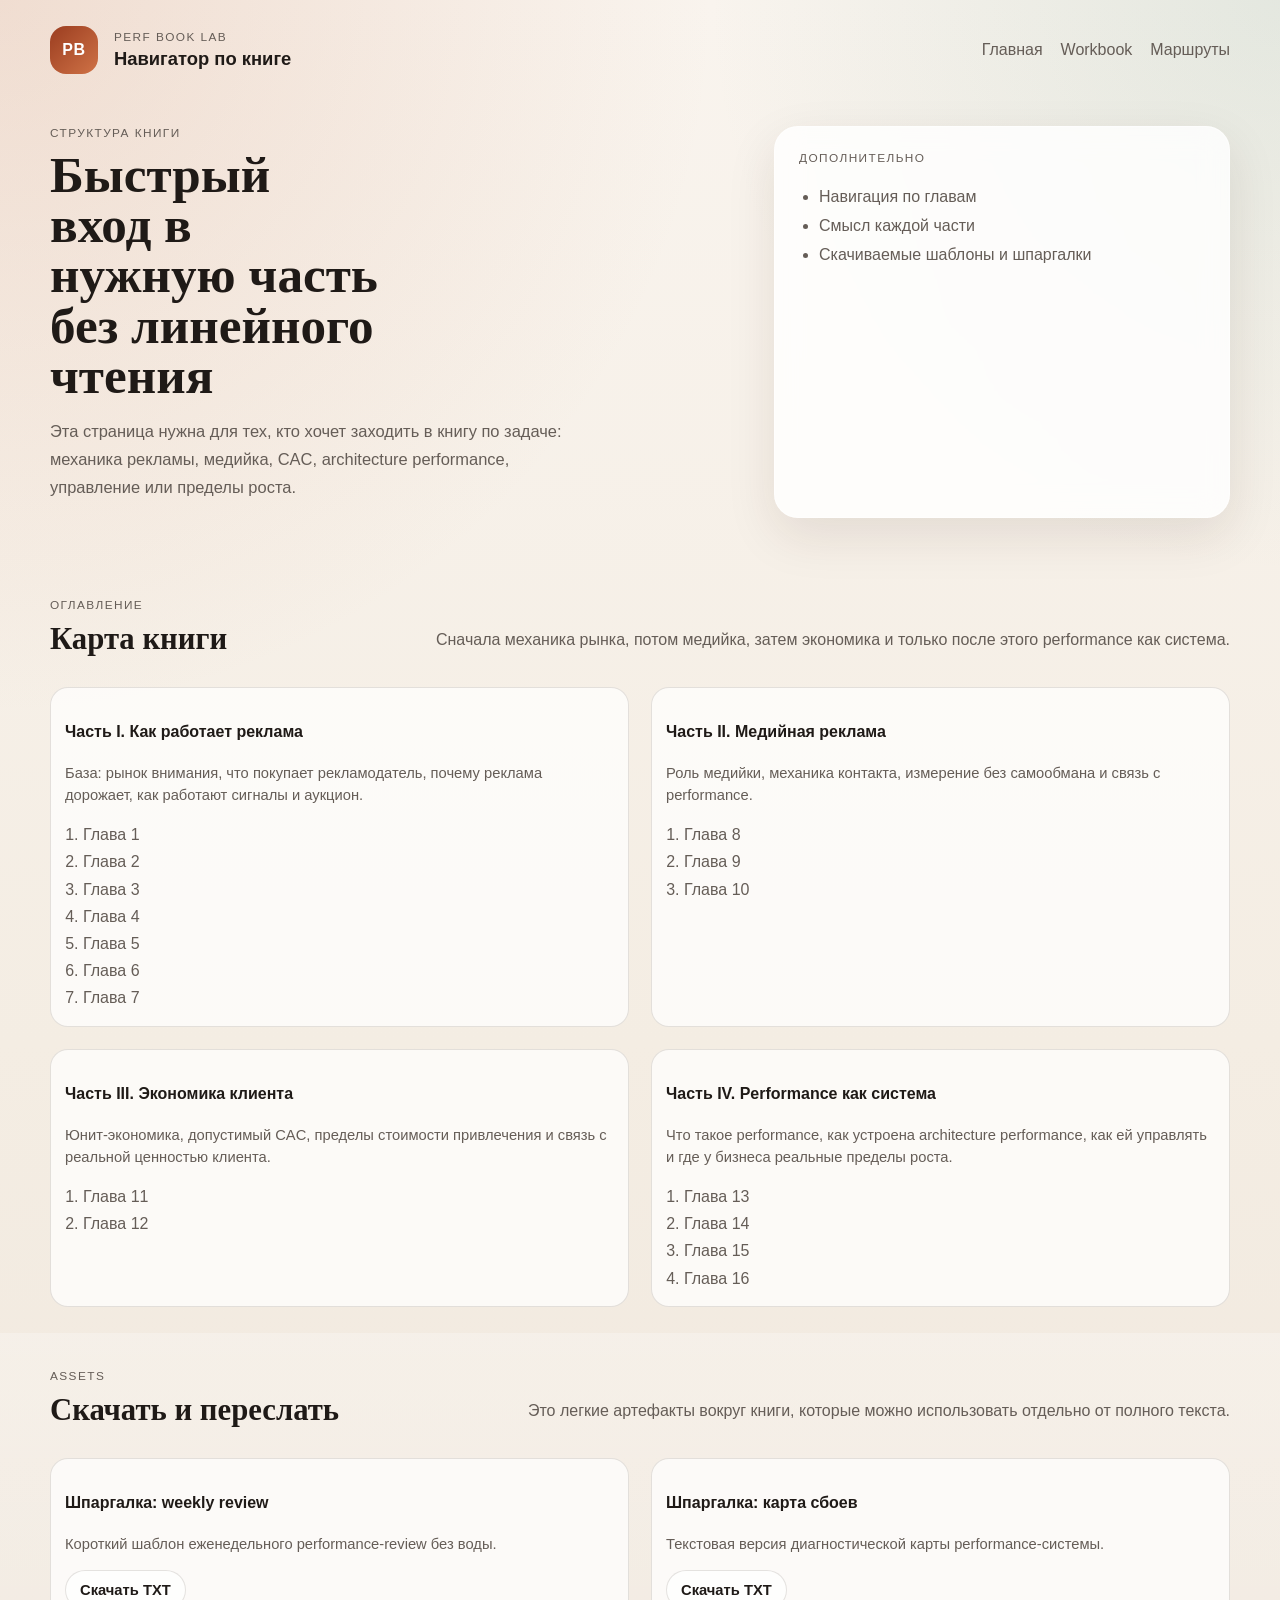
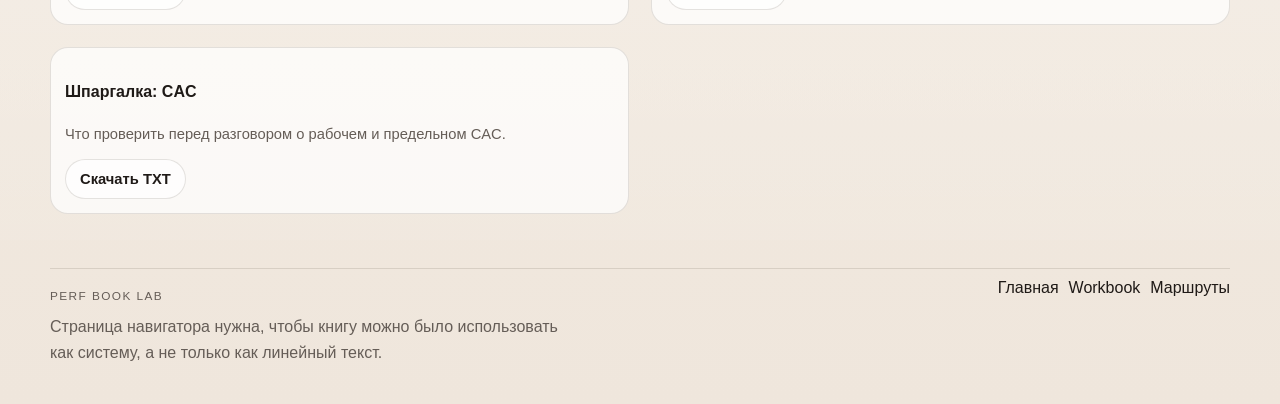
==== book.html @ ddde11cc "Add book navigator and downloadable assets" ====
<!doctype html>
<html lang="ru">
  <head>
    <meta charset="UTF-8" />
    <meta name="viewport" content="width=device-width, initial-scale=1.0" />
    <title>Навигатор по книге | Perf Book Lab</title>
    <meta name="description" content="Навигатор по главам книги, downloadable assets и быстрый вход в нужный раздел." />
    <link rel="stylesheet" href="./styles.css" />
  </head>
  <body>
    <header class="hero">
      <div class="container">
        <nav class="topbar">
          <div class="brand">
            <span class="brand-mark">PB</span>
            <div>
              <p class="eyebrow">Perf Book Lab</p>
              <h1>Навигатор по книге</h1>
            </div>
          </div>
          <div class="topbar-links">
            <a href="./index.html">Главная</a>
            <a href="./workbook.html">Workbook</a>
            <a href="./routes.html">Маршруты</a>
          </div>
        </nav>

        <div class="hero-grid">
          <section class="hero-copy">
            <p class="kicker">Структура книги</p>
            <h2>Быстрый вход в нужную часть без линейного чтения</h2>
            <p class="hero-text">
              Эта страница нужна для тех, кто хочет заходить в книгу по задаче:
              механика рекламы, медийка, CAC, architecture performance, управление
              или пределы роста.
            </p>
          </section>
          <aside class="hero-panel">
            <p class="panel-title">Дополнительно</p>
            <ul class="feature-list">
              <li>Навигация по главам</li>
              <li>Смысл каждой части</li>
              <li>Скачиваемые шаблоны и шпаргалки</li>
            </ul>
          </aside>
        </div>
      </div>
    </header>

    <main>
      <section class="section">
        <div class="container">
          <div class="section-header">
            <div>
              <p class="section-label">Оглавление</p>
              <h3>Карта книги</h3>
            </div>
            <p class="section-note">Сначала механика рынка, потом медийка, затем экономика и только после этого performance как система.</p>
          </div>
          <div class="reading-grid" id="chapter-nav"></div>
        </div>
      </section>

      <section class="section section-accent">
        <div class="container">
          <div class="section-header">
            <div>
              <p class="section-label">Assets</p>
              <h3>Скачать и переслать</h3>
            </div>
            <p class="section-note">Это легкие артефакты вокруг книги, которые можно использовать отдельно от полного текста.</p>
          </div>
          <div class="reading-grid" id="asset-grid"></div>
        </div>
      </section>
    </main>

    <footer class="footer">
      <div class="container footer-grid">
        <div>
          <p class="eyebrow">Perf Book Lab</p>
          <p>Страница навигатора нужна, чтобы книгу можно было использовать как систему, а не только как линейный текст.</p>
        </div>
        <div class="footer-links">
          <a href="./index.html">Главная</a>
          <a href="./workbook.html">Workbook</a>
          <a href="./routes.html">Маршруты</a>
        </div>
      </div>
    </footer>

    <script src="./book.js"></script>
  </body>
</html>
---- styles.css ----
:root {
  --bg: #f6f0e8;
  --surface: rgba(255, 255, 255, 0.82);
  --ink: #1f1a17;
  --muted: #655d57;
  --line: rgba(73, 58, 46, 0.14);
  --accent: #9b3d20;
  --accent-soft: #f3d9cf;
  --accent-deep: #6d2c16;
  --shadow: 0 18px 50px rgba(54, 32, 17, 0.1);
  --radius-lg: 24px;
  --radius-md: 18px;
  --radius-sm: 12px;
  --container: 1180px;
}

* {
  box-sizing: border-box;
}

html {
  scroll-behavior: smooth;
}

body {
  margin: 0;
  font-family: "Segoe UI", "Inter", sans-serif;
  color: var(--ink);
  background:
    radial-gradient(circle at top left, rgba(217, 162, 134, 0.28), transparent 30%),
    radial-gradient(circle at top right, rgba(144, 182, 166, 0.2), transparent 24%),
    linear-gradient(180deg, #f9f4ee 0%, #f4ede3 52%, #efe6dc 100%);
}

a {
  color: inherit;
  text-decoration: none;
}

.container {
  width: min(var(--container), calc(100% - 32px));
  margin: 0 auto;
}

.hero {
  padding: 26px 0 44px;
}

.topbar {
  display: flex;
  align-items: center;
  justify-content: space-between;
  gap: 24px;
}

.brand {
  display: flex;
  align-items: center;
  gap: 16px;
}

.brand-mark {
  display: inline-flex;
  align-items: center;
  justify-content: center;
  width: 48px;
  height: 48px;
  border-radius: 16px;
  background: linear-gradient(135deg, var(--accent), #cf7246);
  color: white;
  font-weight: 700;
  letter-spacing: 0.04em;
}

.eyebrow,
.section-label,
.kicker,
.panel-title {
  margin: 0;
  text-transform: uppercase;
  letter-spacing: 0.12em;
  font-size: 0.74rem;
  color: var(--muted);
}

.topbar h1 {
  margin: 4px 0 0;
  font-size: 1.15rem;
}

.topbar-links {
  display: flex;
  flex-wrap: wrap;
  gap: 18px;
  color: var(--muted);
}

.topbar-links a:hover,
.footer-links a:hover {
  color: var(--accent);
}

.hero-grid {
  display: grid;
  grid-template-columns: 1.45fr 0.95fr;
  gap: 28px;
  margin-top: 52px;
}

.hero-copy h2 {
  margin: 10px 0 16px;
  font-family: Georgia, "Times New Roman", serif;
  font-size: clamp(2.3rem, 4vw, 4.4rem);
  line-height: 0.98;
  max-width: 13ch;
}

.hero-text {
  max-width: 60ch;
  color: var(--muted);
  font-size: 1.03rem;
  line-height: 1.7;
}

.hero-actions {
  display: flex;
  flex-wrap: wrap;
  gap: 14px;
  margin-top: 28px;
}

.button {
  display: inline-flex;
  align-items: center;
  justify-content: center;
  min-height: 48px;
  padding: 0 18px;
  border-radius: 999px;
  font-weight: 600;
  border: 0;
  cursor: pointer;
  transition: transform 140ms ease, box-shadow 140ms ease;
}

.button:hover {
  transform: translateY(-1px);
}

.button.primary {
  background: var(--accent);
  color: white;
  box-shadow: 0 12px 30px rgba(155, 61, 32, 0.22);
}

.button.secondary {
  background: rgba(255, 255, 255, 0.7);
  border: 1px solid var(--line);
}

.button.small {
  min-height: 40px;
  padding: 0 14px;
  font-size: 0.92rem;
}

.hero-panel,
.card {
  background: var(--surface);
  border: 1px solid rgba(255, 255, 255, 0.45);
  box-shadow: var(--shadow);
  backdrop-filter: blur(14px);
}

.hero-panel {
  padding: 24px;
  border-radius: var(--radius-lg);
}

.feature-list {
  margin: 18px 0 0;
  padding-left: 20px;
  line-height: 1.8;
  color: var(--muted);
}

.section {
  padding: 36px 0 26px;
}

.section-accent {
  background: linear-gradient(180deg, rgba(255, 255, 255, 0.26), rgba(255, 255, 255, 0.06));
}

.section-grid {
  display: grid;
  grid-template-columns: 0.78fr 1.22fr;
  gap: 28px;
  align-items: start;
}

.section-copy h3,
.section-header h3 {
  margin: 10px 0 12px;
  font-family: Georgia, "Times New Roman", serif;
  font-size: clamp(1.7rem, 2.4vw, 2.8rem);
}

.section-copy p,
.section-note,
.card p {
  color: var(--muted);
  line-height: 1.7;
}

.section-header {
  display: flex;
  justify-content: space-between;
  gap: 24px;
  align-items: end;
  margin-bottom: 18px;
}

.card {
  border-radius: var(--radius-lg);
  padding: 24px;
}

.card-large {
  min-height: 480px;
}

.test-meta {
  display: flex;
  justify-content: space-between;
  gap: 12px;
  align-items: center;
  margin-bottom: 16px;
  color: var(--muted);
  font-size: 0.92rem;
}

.progress {
  width: 100%;
  height: 10px;
  background: rgba(31, 26, 23, 0.08);
  border-radius: 999px;
  overflow: hidden;
}

.progress-bar {
  height: 100%;
  background: linear-gradient(90deg, var(--accent), #cf7c55);
}

.question-title {
  margin: 18px 0;
  font-size: 1.18rem;
  line-height: 1.45;
}

.option-list,
.checklist-list,
.calc-results,
.summary-list {
  display: grid;
  gap: 12px;
}

.option-button,
.stage-button {
  width: 100%;
  text-align: left;
  border: 1px solid var(--line);
  background: rgba(255, 255, 255, 0.7);
  color: var(--ink);
  border-radius: var(--radius-md);
  padding: 14px 16px;
  cursor: pointer;
  transition: transform 120ms ease, border-color 120ms ease;
}

.option-button:hover,
.stage-button:hover {
  transform: translateY(-1px);
  border-color: rgba(155, 61, 32, 0.35);
}

.option-button span,
.stage-button .stage-short,
.metric-note,
.path-card p,
.summary-item p {
  display: block;
  color: var(--muted);
  font-size: 0.92rem;
  line-height: 1.5;
  margin-top: 4px;
}

.result-box,
.stage-detail-box,
.bullet-block {
  display: grid;
  gap: 14px;
}

.result-level,
.chip {
  display: inline-flex;
  width: fit-content;
  padding: 7px 10px;
  border-radius: 999px;
  background: var(--accent-soft);
  color: var(--accent-deep);
  font-weight: 700;
  font-size: 0.88rem;
}

.result-actions,
.inline-actions,
.chip-row,
.footer-links {
  display: flex;
  flex-wrap: wrap;
  gap: 10px;
}

.calculator-grid {
  display: grid;
  grid-template-columns: 1fr 0.95fr;
  gap: 20px;
}

.form-grid,
.field {
  display: grid;
  gap: 14px;
}

.field label {
  font-size: 0.92rem;
  color: var(--muted);
}

.field input {
  width: 100%;
  border-radius: var(--radius-sm);
  border: 1px solid var(--line);
  background: rgba(255, 255, 255, 0.82);
  min-height: 46px;
  padding: 0 14px;
  font: inherit;
}

.metric,
.summary-item,
.path-card,
.checklist-group {
  border: 1px solid var(--line);
  border-radius: var(--radius-md);
  padding: 14px;
  background: rgba(255, 255, 255, 0.72);
}

.metric-label {
  display: block;
  font-size: 0.88rem;
  color: var(--muted);
}

.metric-value {
  display: block;
  margin-top: 6px;
  font-size: 1.55rem;
  font-weight: 700;
}

.map-layout {
  display: grid;
  grid-template-columns: 320px 1fr;
  gap: 22px;
}

.stage-list {
  display: grid;
  gap: 10px;
}

.stage-button.active {
  border-color: rgba(155, 61, 32, 0.45);
  background: rgba(243, 217, 207, 0.62);
}

.stage-button .stage-name {
  display: block;
  font-weight: 700;
}

.map-card {
  min-height: 420px;
}

.bullet-block ul,
.result-box ul,
.path-card ol {
  margin: 0;
  padding-left: 18px;
  color: var(--muted);
  line-height: 1.7;
}

.workbook-grid,
.reading-grid {
  display: grid;
  grid-template-columns: 1fr 1fr;
  gap: 22px;
}

.check-item {
  display: flex;
  gap: 10px;
  align-items: start;
  color: var(--muted);
  line-height: 1.5;
}

.check-item input {
  margin-top: 3px;
}

.footer {
  padding: 28px 0 38px;
}

.footer-grid {
  display: flex;
  justify-content: space-between;
  gap: 24px;
  align-items: start;
  padding-top: 10px;
  border-top: 1px solid var(--line);
}

.footer-grid p {
  color: var(--muted);
  margin: 8px 0 0;
  line-height: 1.6;
  max-width: 60ch;
}

@media (max-width: 980px) {
  .hero-grid,
  .section-grid,
  .map-layout,
  .calculator-grid,
  .workbook-grid,
  .reading-grid,
  .section-header,
  .footer-grid {
    grid-template-columns: 1fr;
    display: grid;
  }

  .topbar {
    flex-direction: column;
    align-items: start;
  }
}

@media (max-width: 640px) {
  .container {
    width: min(var(--container), calc(100% - 22px));
  }

  .card,
  .hero-panel {
    padding: 18px;
  }

  .hero-copy h2 {
    max-width: none;
  }
}
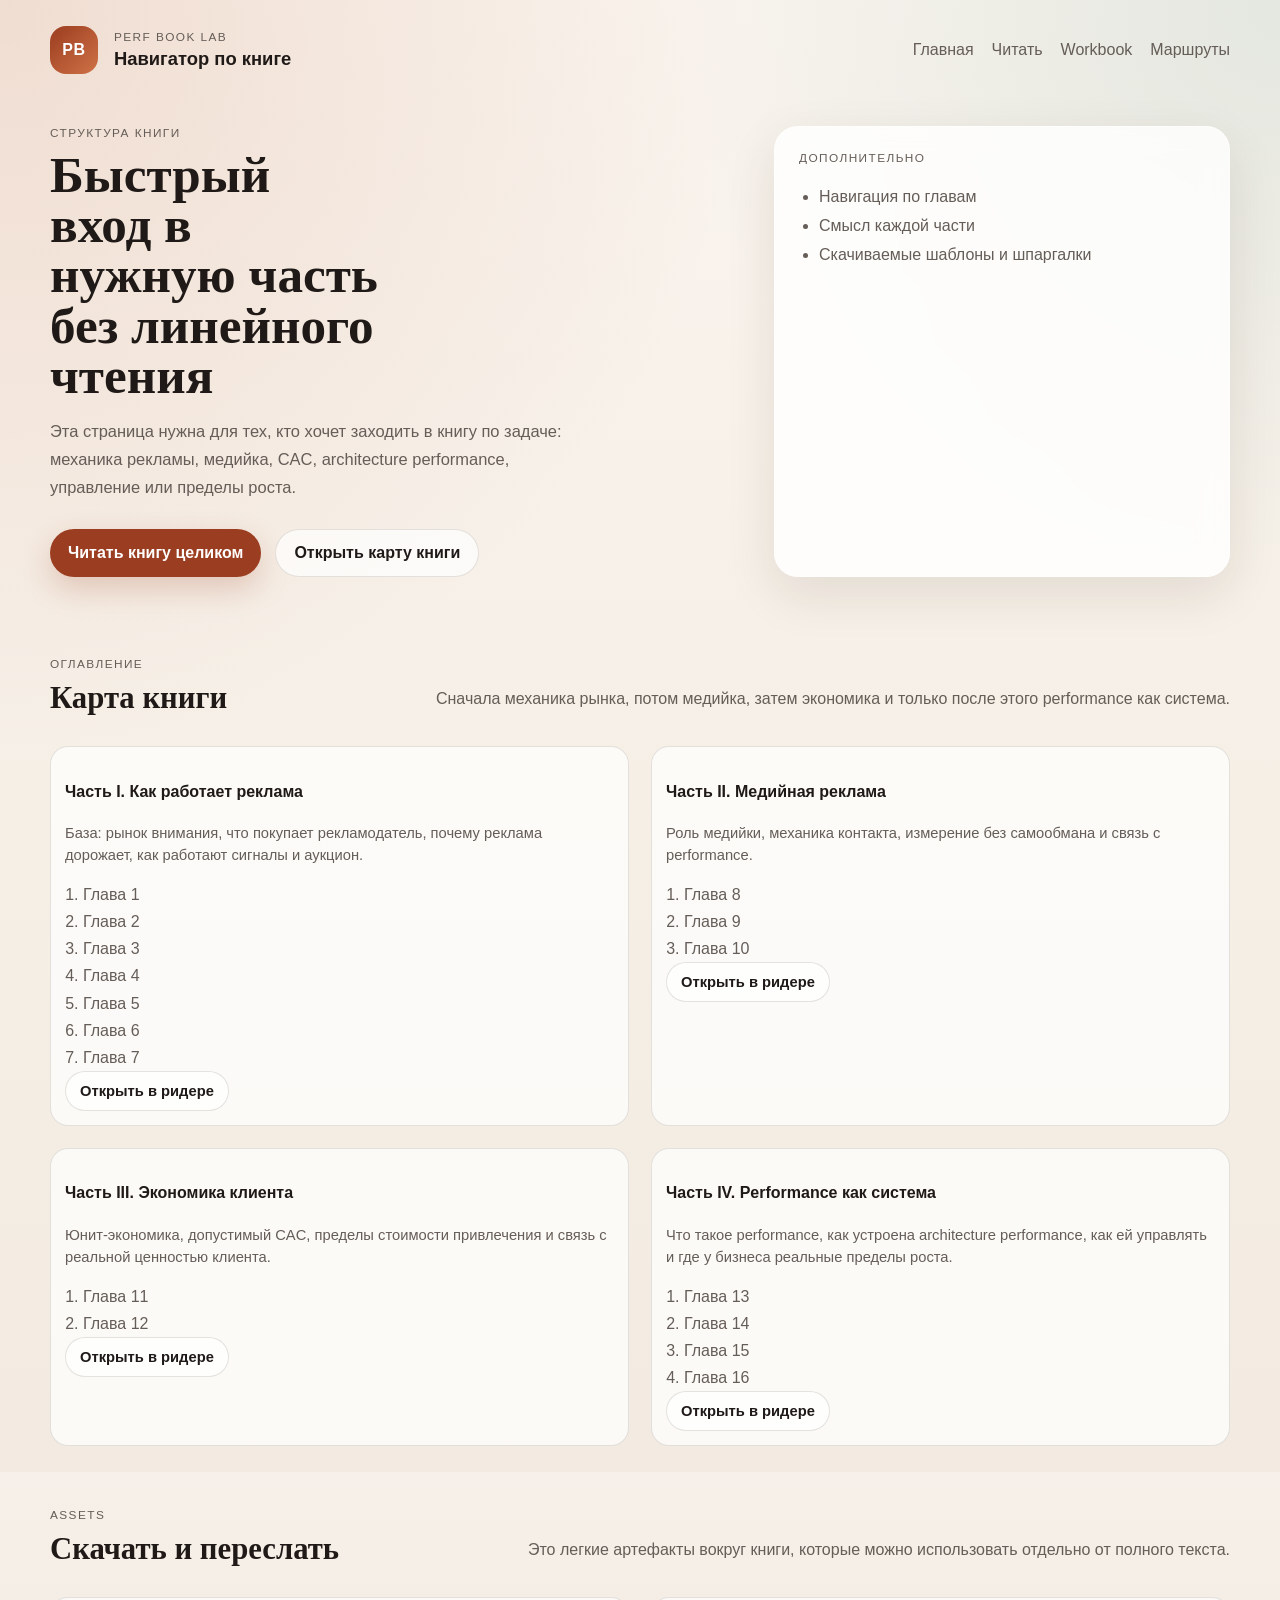
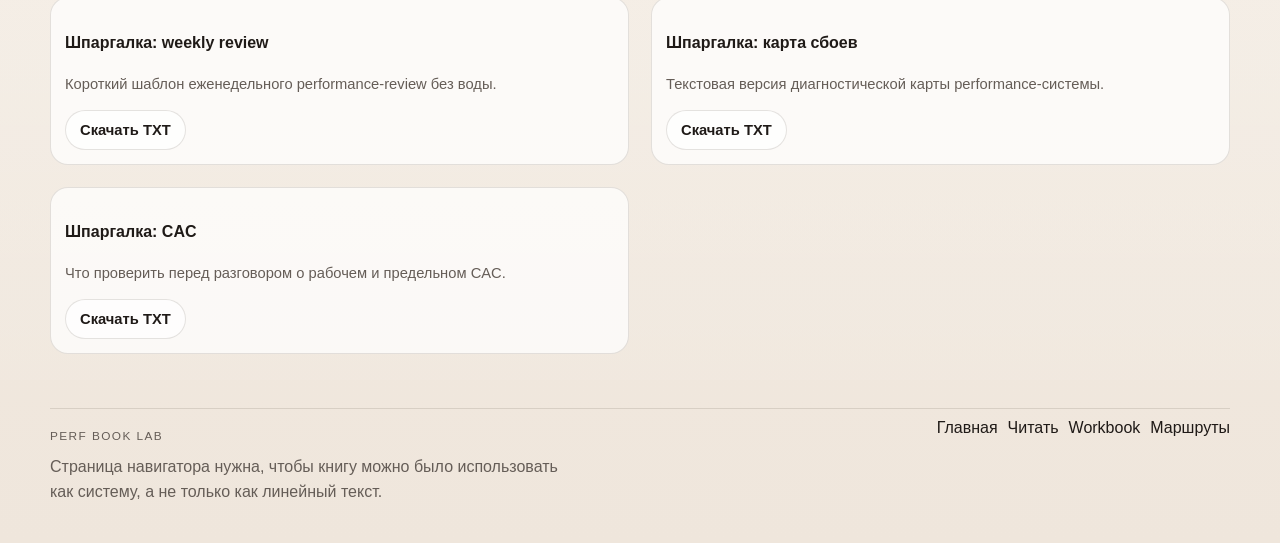
==== commit d83adcb7: "Add in-site book reader" ====
--- a/book.html
+++ b/book.html
@@ -20,6 +20,7 @@
           </div>
           <div class="topbar-links">
             <a href="./index.html">Главная</a>
+            <a href="./reader.html">Читать</a>
             <a href="./workbook.html">Workbook</a>
             <a href="./routes.html">Маршруты</a>
           </div>
@@ -34,6 +35,10 @@
               механика рекламы, медийка, CAC, architecture performance, управление
               или пределы роста.
             </p>
+            <div class="hero-actions">
+              <a class="button primary" href="./reader.html">Читать книгу целиком</a>
+              <a class="button secondary" href="#chapter-nav">Открыть карту книги</a>
+            </div>
           </section>
           <aside class="hero-panel">
             <p class="panel-title">Дополнительно</p>
@@ -83,12 +88,14 @@
         </div>
         <div class="footer-links">
           <a href="./index.html">Главная</a>
+          <a href="./reader.html">Читать</a>
           <a href="./workbook.html">Workbook</a>
           <a href="./routes.html">Маршруты</a>
         </div>
       </div>
     </footer>
 
+    <script src="./shared.js"></script>
     <script src="./book.js"></script>
   </body>
 </html>
--- a/styles.css
+++ b/styles.css
@@ -416,6 +416,133 @@
   gap: 22px;
 }
 
+.reader-layout {
+  display: grid;
+  grid-template-columns: 310px minmax(0, 1fr);
+  gap: 24px;
+  align-items: start;
+}
+
+.reader-sidebar {
+  display: grid;
+  gap: 18px;
+  position: sticky;
+  top: 18px;
+}
+
+.reader-stack {
+  display: grid;
+  gap: 16px;
+}
+
+.reader-card {
+  padding: 30px;
+}
+
+.reader-status {
+  color: var(--muted);
+  line-height: 1.6;
+}
+
+.toc-list {
+  display: grid;
+  gap: 6px;
+}
+
+.toc-link {
+  display: block;
+  padding: 10px 12px;
+  border-radius: var(--radius-sm);
+  color: var(--muted);
+  border: 1px solid transparent;
+  transition: border-color 120ms ease, background 120ms ease, color 120ms ease;
+}
+
+.toc-link.level-1 {
+  color: var(--ink);
+  font-weight: 600;
+}
+
+.toc-link.level-2 {
+  padding-left: 18px;
+  font-size: 0.95rem;
+}
+
+.toc-link:hover {
+  border-color: rgba(155, 61, 32, 0.22);
+  background: rgba(243, 217, 207, 0.34);
+  color: var(--accent-deep);
+}
+
+.tool-grid {
+  display: grid;
+  gap: 12px;
+}
+
+.tool-card {
+  display: grid;
+  gap: 6px;
+  padding: 14px;
+  border: 1px solid var(--line);
+  border-radius: var(--radius-md);
+  background: rgba(255, 255, 255, 0.72);
+}
+
+.tool-card span {
+  color: var(--muted);
+  font-size: 0.92rem;
+  line-height: 1.5;
+}
+
+.tool-card:hover {
+  border-color: rgba(155, 61, 32, 0.35);
+}
+
+.book-content {
+  max-width: 760px;
+}
+
+.book-content h2,
+.book-content h3 {
+  scroll-margin-top: 18px;
+}
+
+.book-content h2 {
+  margin: 0 0 18px;
+  font-family: Georgia, "Times New Roman", serif;
+  font-size: clamp(1.9rem, 2.8vw, 3rem);
+  line-height: 1.08;
+}
+
+.book-content h3 {
+  margin: 28px 0 12px;
+  font-family: Georgia, "Times New Roman", serif;
+  font-size: clamp(1.25rem, 2vw, 1.75rem);
+  line-height: 1.2;
+}
+
+.book-content p,
+.book-content li {
+  font-size: 1.02rem;
+  line-height: 1.8;
+  color: #2e2722;
+}
+
+.book-content p {
+  margin: 0 0 16px;
+}
+
+.book-content ul {
+  margin: 0 0 18px;
+  padding-left: 20px;
+}
+
+.book-content hr {
+  border: 0;
+  border-top: 1px solid var(--line);
+  margin: 26px 0;
+}
+
 .check-item {
   display: flex;
   gap: 10px;
@@ -453,6 +580,7 @@
   .section-grid,
   .map-layout,
   .calculator-grid,
+  .reader-layout,
   .workbook-grid,
   .reading-grid,
   .section-header,
@@ -461,6 +589,10 @@
     display: grid;
   }
 
+  .reader-sidebar {
+    position: static;
+  }
+
   .topbar {
     flex-direction: column;
     align-items: start;
